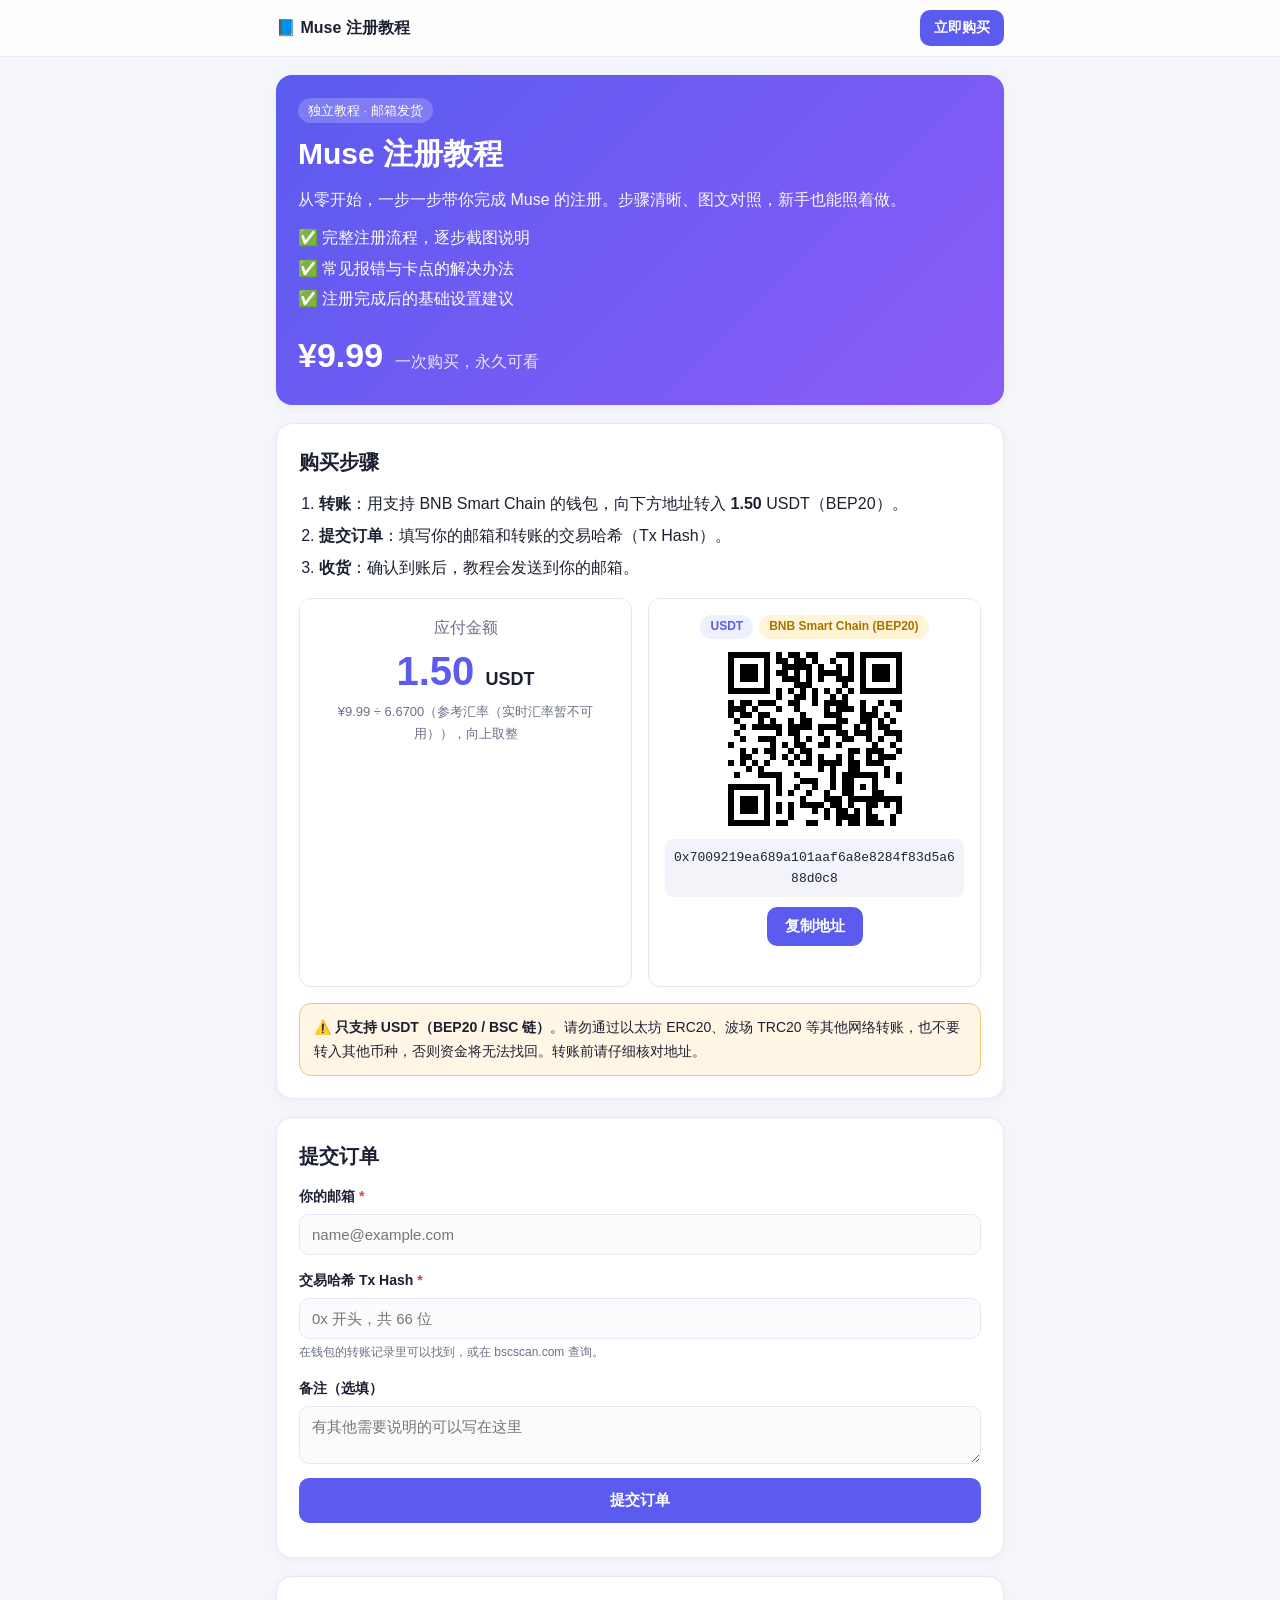
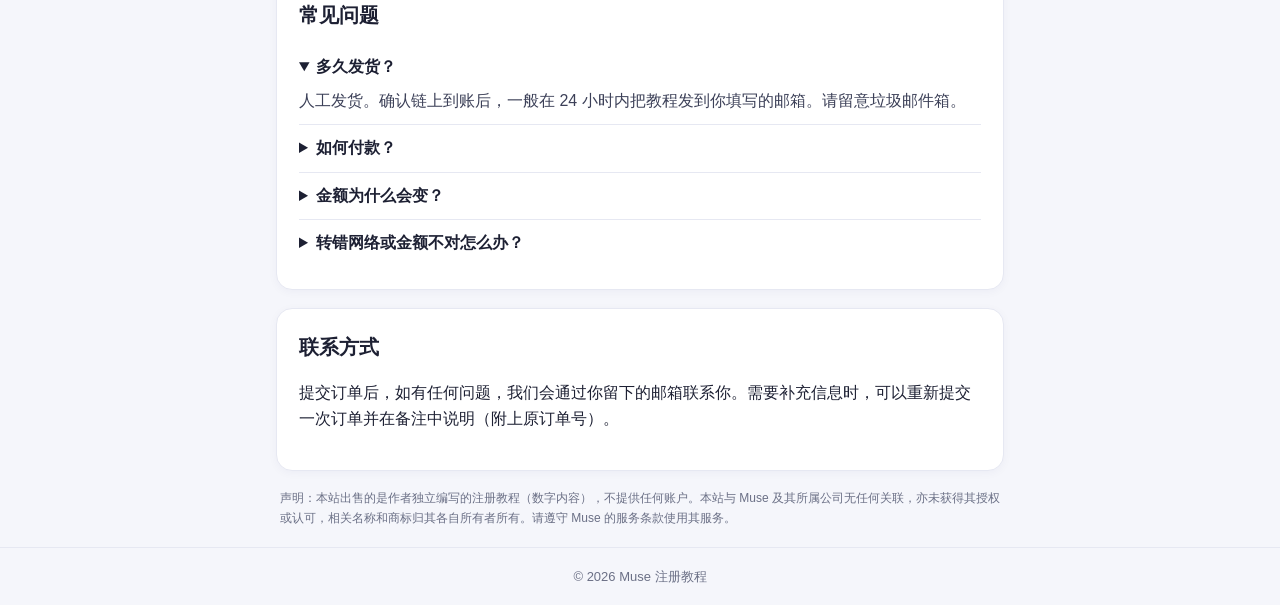
==== index.html @ 9a738187 "店铺上线" ====
<!doctype html>
<html lang="zh-CN">
<head>
<meta charset="utf-8">
<meta name="viewport" content="width=device-width,initial-scale=1">
<title>Muse 注册教程 · ¥9.99</title>
<meta name="description" content="一份图文并茂的 Muse 注册教程，手把手带你完成注册。USDT (BEP20) 付款，邮箱发货。">
<link rel="stylesheet" href="style.css">
<link rel="icon" href="data:image/svg+xml,<svg xmlns='http://www.w3.org/2000/svg' viewBox='0 0 100 100'><text y='.9em' font-size='90'>📘</text></svg>">
</head>
<body>
<header class="top"><div class="wrap"><span class="logo">📘 Muse 注册教程</span><a href="#buy" class="btn small">立即购买</a></div></header>

<main class="wrap">
  <section class="hero card">
    <div class="hero-text">
      <span class="tag">独立教程 · 邮箱发货</span>
      <h1>Muse 注册教程</h1>
      <p class="lead">从零开始，一步一步带你完成 Muse 的注册。步骤清晰、图文对照，新手也能照着做。</p>
      <ul class="points">
        <li>✅ 完整注册流程，逐步截图说明</li>
        <li>✅ 常见报错与卡点的解决办法</li>
        <li>✅ 注册完成后的基础设置建议</li>
      </ul>
      <div class="price-row"><span class="price">¥9.99</span><span class="muted">一次购买，永久可看</span></div>
    </div>
  </section>

  <section id="buy" class="card">
    <h2>购买步骤</h2>
    <ol class="steps">
      <li><b>转账</b>：用支持 BNB Smart Chain 的钱包，向下方地址转入 <b class="amt-inline">…</b> USDT（BEP20）。</li>
      <li><b>提交订单</b>：填写你的邮箱和转账的交易哈希（Tx Hash）。</li>
      <li><b>收货</b>：确认到账后，教程会发送到你的邮箱。</li>
    </ol>

    <div class="pay">
      <div class="amount-box">
        <div class="muted">应付金额</div>
        <div class="amount"><span id="usdt">…</span> <small>USDT</small></div>
        <div class="muted small" id="rateNote">正在获取实时汇率…</div>
      </div>

      <div class="addr-box">
        <div class="net"><span class="chip">USDT</span><span class="chip bsc">BNB Smart Chain (BEP20)</span></div>
        <div id="qr" class="qr" aria-label="收款地址二维码"></div>
        <div class="addr"><code id="addr"></code></div>
        <button id="copyBtn" class="btn">复制地址</button>
        <span id="copyMsg" class="copy-msg" role="status"></span>
      </div>
    </div>

    <div class="warn">
      ⚠️ <b>只支持 USDT（BEP20 / BSC 链）</b>。请勿通过以太坊 ERC20、波场 TRC20 等其他网络转账，也不要转入其他币种，否则资金将无法找回。转账前请仔细核对地址。
    </div>
  </section>

  <section id="order" class="card">
    <h2>提交订单</h2>
    <form id="orderForm" novalidate>
      <label>你的邮箱 <span class="req">*</span>
        <input type="email" id="email" required placeholder="name@example.com" autocomplete="email">
      </label>
      <label>交易哈希 Tx Hash <span class="req">*</span>
        <input type="text" id="tx" required placeholder="0x 开头，共 66 位" autocomplete="off" spellcheck="false">
        <span class="hint">在钱包的转账记录里可以找到，或在 bscscan.com 查询。</span>
      </label>
      <label>备注（选填）
        <textarea id="note" rows="2" maxlength="300" placeholder="有其他需要说明的可以写在这里"></textarea>
      </label>
      <button type="submit" id="submitBtn" class="btn wide">提交订单</button>
      <div id="formMsg" class="form-msg" role="status"></div>
    </form>
  </section>

  <section class="card faq">
    <h2>常见问题</h2>
    <details open><summary>多久发货？</summary><p>人工发货。确认链上到账后，一般在 24 小时内把教程发到你填写的邮箱。请留意垃圾邮件箱。</p></details>
    <details><summary>如何付款？</summary><p>使用任意支持 BNB Smart Chain 的钱包或交易所提币，选择 <b>BSC / BEP20</b> 网络，向上方地址转入页面显示的 USDT 数量，然后回到本页提交邮箱和交易哈希。</p></details>
    <details><summary>金额为什么会变？</summary><p>售价固定为 ¥9.99，USDT 数量按实时汇率换算并向上取整到 0.01。请以页面显示的数量为准。</p></details>
    <details><summary>转错网络或金额不对怎么办？</summary><p>非 BEP20 网络的转账无法到账，请务必核对网络。金额不足的订单不会发货，可在备注里说明后补差额。</p></details>
  </section>

  <section class="card contact">
    <h2>联系方式</h2>
    <p>提交订单后，如有任何问题，我们会通过你留下的邮箱联系你。需要补充信息时，可以重新提交一次订单并在备注中说明（附上原订单号）。</p>
  </section>

  <p class="disclaimer">声明：本站出售的是作者独立编写的注册教程（数字内容），不提供任何账户。本站与 Muse 及其所属公司无任何关联，亦未获得其授权或认可，相关名称和商标归其各自所有者所有。请遵守 Muse 的服务条款使用其服务。</p>
</main>

<footer class="foot"><div class="wrap">© <span id="yr"></span> Muse 注册教程</div></footer>

<script src="qrcode.js"></script>
<script src="config.js"></script>
<script src="app.js"></script>
</body>
</html>
---- style.css ----
:root{--bg:#f5f6fb;--card:#fff;--ink:#1d2033;--muted:#6b7086;--brand:#5b5bf0;--brand2:#8a5cf6;--line:#e6e8f2;--warn:#fff6e5;--warnline:#f3c66b;--ok:#13a36e;--err:#d64545}
*{box-sizing:border-box}
body{margin:0;font-family:-apple-system,BlinkMacSystemFont,"PingFang SC","Hiragino Sans GB","Microsoft YaHei","Noto Sans SC",sans-serif;background:var(--bg);color:var(--ink);line-height:1.65}
.wrap{max-width:760px;margin:0 auto;padding:0 16px}
.top{position:sticky;top:0;background:rgba(255,255,255,.9);backdrop-filter:blur(8px);border-bottom:1px solid var(--line);z-index:5}
.top .wrap{display:flex;align-items:center;justify-content:space-between;height:56px}
.logo{font-weight:700}
.card{background:var(--card);border:1px solid var(--line);border-radius:16px;padding:22px;margin:18px 0;box-shadow:0 2px 10px rgba(30,35,90,.04)}
.hero{background:linear-gradient(135deg,#5b5bf0 0%,#8a5cf6 100%);color:#fff;border:none}
.hero h1{margin:6px 0 8px;font-size:30px}
.hero .lead{opacity:.95;margin:0 0 12px}
.tag{display:inline-block;background:rgba(255,255,255,.2);padding:2px 10px;border-radius:99px;font-size:13px}
.points{list-style:none;padding:0;margin:0 0 14px}
.points li{margin:4px 0}
.price-row{display:flex;align-items:baseline;gap:12px;flex-wrap:wrap}
.price{font-size:34px;font-weight:800}
.hero .muted{color:rgba(255,255,255,.85)}
h2{font-size:20px;margin:0 0 12px}
.muted{color:var(--muted)}.small{font-size:13px}
.steps{padding-left:20px;margin:0 0 16px}.steps li{margin:6px 0}
.pay{display:grid;grid-template-columns:1fr 1fr;gap:16px}
@media(max-width:620px){.pay{grid-template-columns:1fr}.hero h1{font-size:26px}}
.amount-box,.addr-box{border:1px solid var(--line);border-radius:12px;padding:16px;text-align:center}
.amount{font-size:40px;font-weight:800;color:var(--brand);line-height:1.2;margin:6px 0}
.amount small{font-size:18px;color:var(--ink)}
.net{display:flex;gap:6px;justify-content:center;flex-wrap:wrap;margin-bottom:10px}
.chip{background:#eef0ff;color:var(--brand);border-radius:99px;padding:2px 10px;font-size:12px;font-weight:600}
.chip.bsc{background:#fff4d6;color:#a87400}
.qr{display:flex;justify-content:center;margin:6px 0 10px}
.qr img,.qr svg{width:180px;height:180px;image-rendering:pixelated}
.addr code{display:block;word-break:break-all;background:#f3f4fa;border-radius:8px;padding:8px;font-size:13px;margin-bottom:10px}
.btn{display:inline-block;background:var(--brand);color:#fff;border:none;border-radius:10px;padding:10px 18px;font-size:15px;font-weight:600;cursor:pointer;text-decoration:none}
.btn:hover{filter:brightness(1.08)}.btn:disabled{opacity:.6;cursor:not-allowed}
.btn.small{padding:6px 14px;font-size:14px}.btn.wide{width:100%;padding:13px}
.copy-msg{display:block;font-size:13px;color:var(--ok);min-height:18px;margin-top:6px}
.warn{margin-top:16px;background:var(--warn);border:1px solid var(--warnline);border-radius:12px;padding:12px 14px;font-size:14px}
form label{display:block;margin-bottom:14px;font-weight:600;font-size:14px}
input,textarea{display:block;width:100%;margin-top:6px;padding:11px 12px;border:1px solid var(--line);border-radius:10px;font-size:15px;font-family:inherit;background:#fbfbfe}
input:focus,textarea:focus{outline:none;border-color:var(--brand);box-shadow:0 0 0 3px rgba(91,91,240,.15)}
.req{color:var(--err)}.hint{display:block;font-weight:400;color:var(--muted);font-size:12px;margin-top:4px}
.form-msg{margin-top:12px;font-size:14px}
.form-msg.ok{background:#e9f8f1;border:1px solid #a8e2c8;color:#0d6b48;border-radius:10px;padding:12px}
.form-msg.err{background:#fdeeee;border:1px solid #f1b9b9;color:#9b2c2c;border-radius:10px;padding:12px}
.faq details{border-top:1px solid var(--line);padding:10px 0}
.faq details:first-of-type{border-top:none}
.faq summary{cursor:pointer;font-weight:600}
.faq p{margin:8px 0 0;color:#3c4058}
.disclaimer{font-size:12px;color:var(--muted);margin:18px 4px}
.foot{border-top:1px solid var(--line);padding:18px 0;color:var(--muted);font-size:13px;text-align:center}
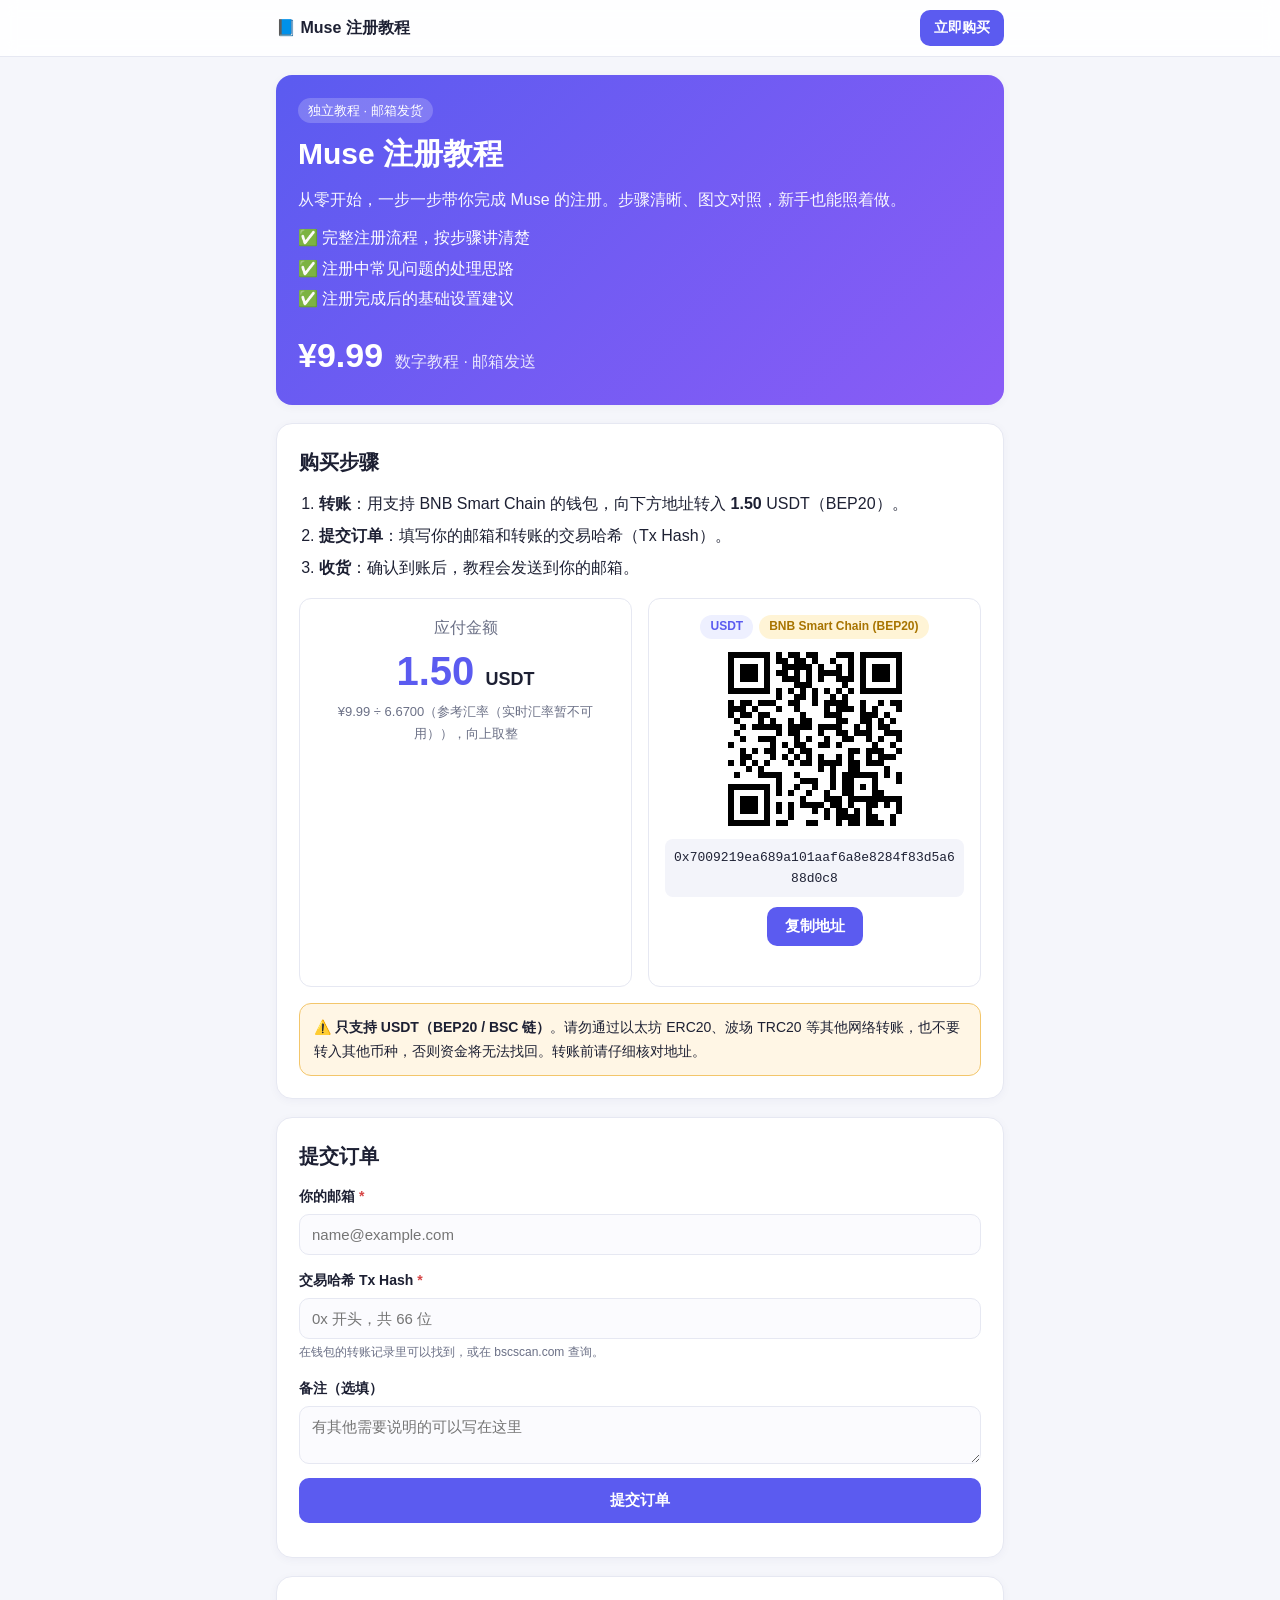
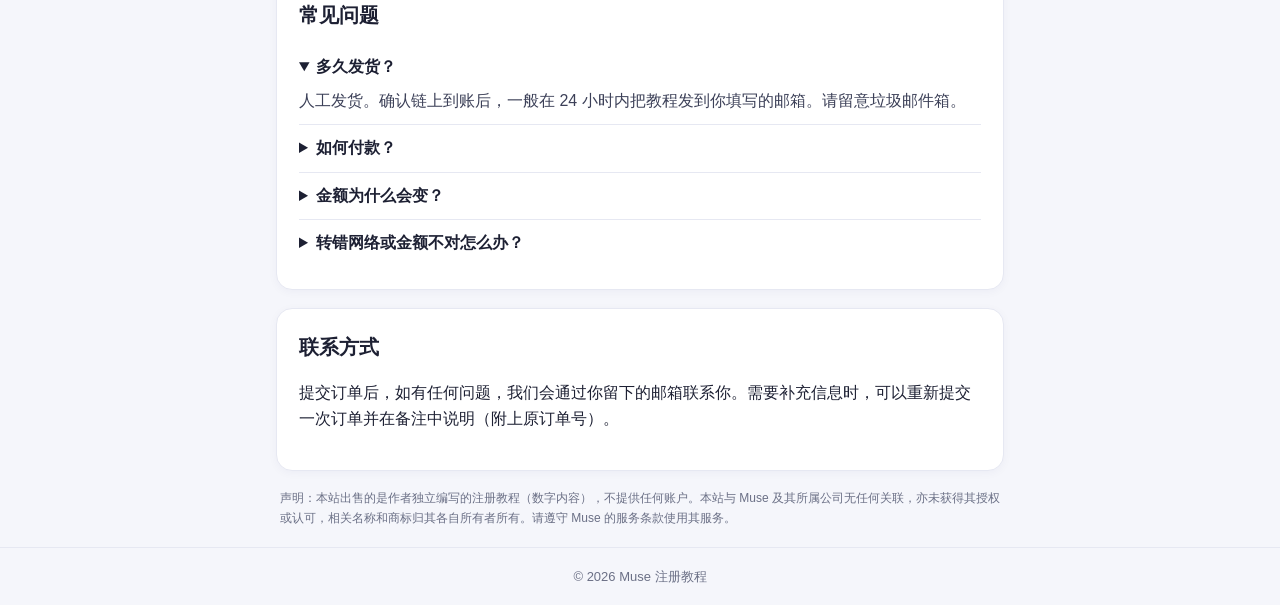
==== commit d6168164: "文案微调" ====
--- a/index.html
+++ b/index.html
@@ -18,11 +18,11 @@
       <h1>Muse 注册教程</h1>
       <p class="lead">从零开始，一步一步带你完成 Muse 的注册。步骤清晰、图文对照，新手也能照着做。</p>
       <ul class="points">
-        <li>✅ 完整注册流程，逐步截图说明</li>
-        <li>✅ 常见报错与卡点的解决办法</li>
+        <li>✅ 完整注册流程，按步骤讲清楚</li>
+        <li>✅ 注册中常见问题的处理思路</li>
         <li>✅ 注册完成后的基础设置建议</li>
       </ul>
-      <div class="price-row"><span class="price">¥9.99</span><span class="muted">一次购买，永久可看</span></div>
+      <div class="price-row"><span class="price">¥9.99</span><span class="muted">数字教程 · 邮箱发送</span></div>
     </div>
   </section>
 
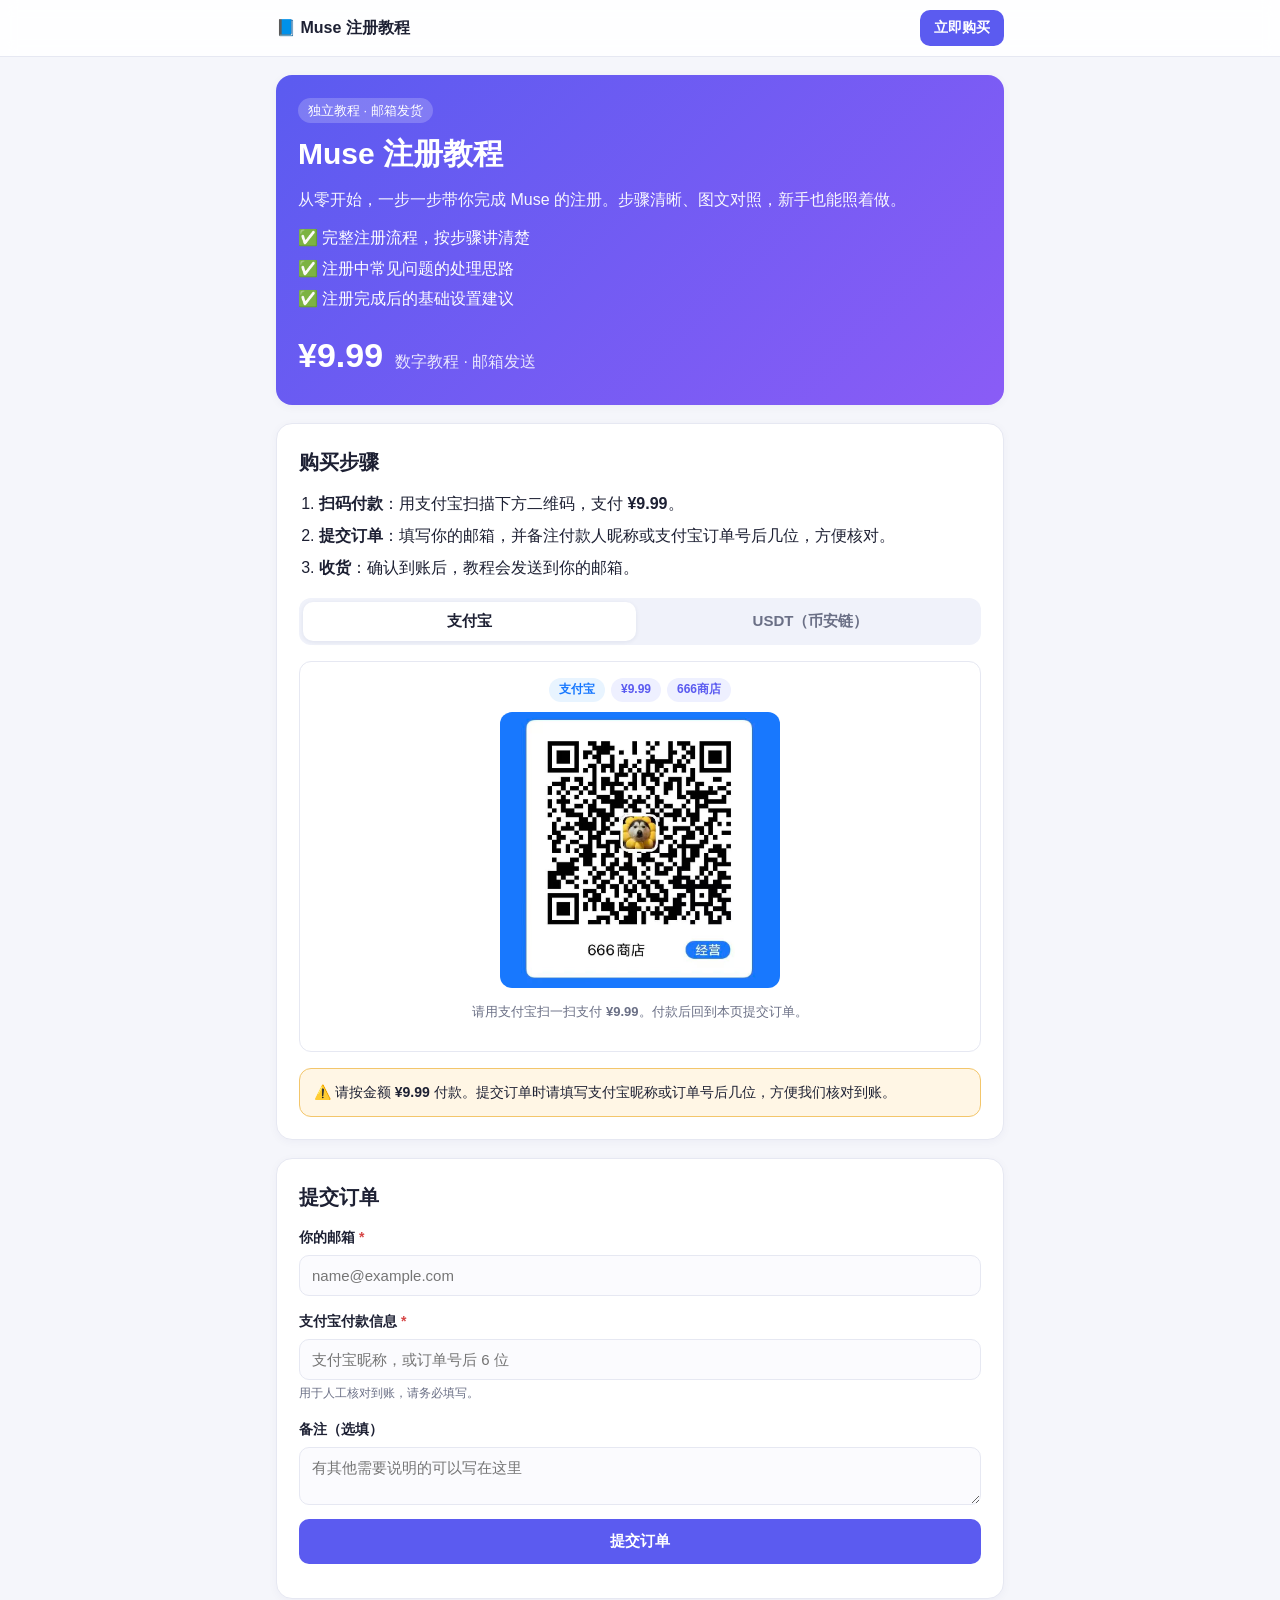
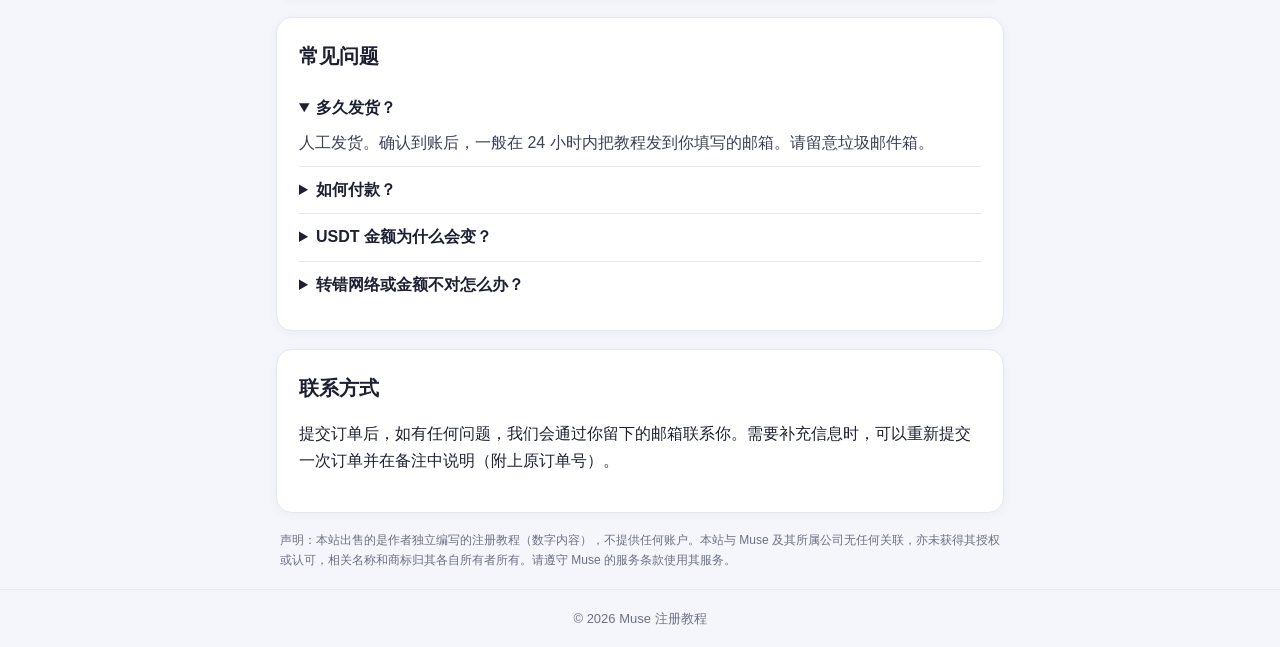
==== commit db086dce: "Add Alipay QR payment option" ====
--- a/index.html
+++ b/index.html
@@ -4,7 +4,7 @@
 <meta charset="utf-8">
 <meta name="viewport" content="width=device-width,initial-scale=1">
 <title>Muse 注册教程 · ¥9.99</title>
-<meta name="description" content="一份图文并茂的 Muse 注册教程，手把手带你完成注册。USDT (BEP20) 付款，邮箱发货。">
+<meta name="description" content="一份图文并茂的 Muse 注册教程，手把手带你完成注册。支持支付宝与 USDT (BEP20) 付款，邮箱发货。">
 <link rel="stylesheet" href="style.css">
 <link rel="icon" href="data:image/svg+xml,<svg xmlns='http://www.w3.org/2000/svg' viewBox='0 0 100 100'><text y='.9em' font-size='90'>📘</text></svg>">
 </head>
@@ -28,30 +28,51 @@
 
   <section id="buy" class="card">
     <h2>购买步骤</h2>
-    <ol class="steps">
+    <ol class="steps" id="stepsUsdt">
       <li><b>转账</b>：用支持 BNB Smart Chain 的钱包，向下方地址转入 <b class="amt-inline">…</b> USDT（BEP20）。</li>
       <li><b>提交订单</b>：填写你的邮箱和转账的交易哈希（Tx Hash）。</li>
       <li><b>收货</b>：确认到账后，教程会发送到你的邮箱。</li>
     </ol>
+    <ol class="steps hidden" id="stepsAlipay">
+      <li><b>扫码付款</b>：用支付宝扫描下方二维码，支付 <b>¥9.99</b>。</li>
+      <li><b>提交订单</b>：填写你的邮箱，并备注付款人昵称或支付宝订单号后几位，方便核对。</li>
+      <li><b>收货</b>：确认到账后，教程会发送到你的邮箱。</li>
+    </ol>
 
-    <div class="pay">
-      <div class="amount-box">
-        <div class="muted">应付金额</div>
-        <div class="amount"><span id="usdt">…</span> <small>USDT</small></div>
-        <div class="muted small" id="rateNote">正在获取实时汇率…</div>
+    <div class="method-tabs" role="tablist" aria-label="支付方式">
+      <button type="button" class="method active" data-method="alipay" role="tab" aria-selected="true">支付宝</button>
+      <button type="button" class="method" data-method="usdt" role="tab" aria-selected="false">USDT（币安链）</button>
+    </div>
+
+    <div id="payAlipay" class="pay-panel">
+      <div class="alipay-box">
+        <div class="net"><span class="chip alipay">支付宝</span><span class="chip">¥9.99</span><span class="chip">666商店</span></div>
+        <img class="alipay-qr" src="assets/alipay-qr.jpg" alt="支付宝收款二维码 · 666商店" width="320" height="315">
+        <p class="muted small">请用支付宝扫一扫支付 <b>¥9.99</b>。付款后回到本页提交订单。</p>
       </div>
-
-      <div class="addr-box">
-        <div class="net"><span class="chip">USDT</span><span class="chip bsc">BNB Smart Chain (BEP20)</span></div>
-        <div id="qr" class="qr" aria-label="收款地址二维码"></div>
-        <div class="addr"><code id="addr"></code></div>
-        <button id="copyBtn" class="btn">复制地址</button>
-        <span id="copyMsg" class="copy-msg" role="status"></span>
+      <div class="warn">
+        ⚠️ 请按金额 <b>¥9.99</b> 付款。提交订单时请填写支付宝昵称或订单号后几位，方便我们核对到账。
       </div>
     </div>
 
-    <div class="warn">
-      ⚠️ <b>只支持 USDT（BEP20 / BSC 链）</b>。请勿通过以太坊 ERC20、波场 TRC20 等其他网络转账，也不要转入其他币种，否则资金将无法找回。转账前请仔细核对地址。
+    <div id="payUsdt" class="pay-panel hidden">
+      <div class="pay">
+        <div class="amount-box">
+          <div class="muted">应付金额</div>
+          <div class="amount"><span id="usdt">…</span> <small>USDT</small></div>
+          <div class="muted small" id="rateNote">正在获取实时汇率…</div>
+        </div>
+        <div class="addr-box">
+          <div class="net"><span class="chip">USDT</span><span class="chip bsc">BNB Smart Chain (BEP20)</span></div>
+          <div id="qr" class="qr" aria-label="收款地址二维码"></div>
+          <div class="addr"><code id="addr"></code></div>
+          <button id="copyBtn" class="btn">复制地址</button>
+          <span id="copyMsg" class="copy-msg" role="status"></span>
+        </div>
+      </div>
+      <div class="warn">
+        ⚠️ <b>只支持 USDT（BEP20 / BSC 链）</b>。请勿通过以太坊 ERC20、波场 TRC20 等其他网络转账，也不要转入其他币种，否则资金将无法找回。转账前请仔细核对地址。
+      </div>
     </div>
   </section>
 
@@ -61,9 +82,13 @@
       <label>你的邮箱 <span class="req">*</span>
         <input type="email" id="email" required placeholder="name@example.com" autocomplete="email">
       </label>
-      <label>交易哈希 Tx Hash <span class="req">*</span>
+      <label id="txLabel">交易哈希 Tx Hash <span class="req">*</span>
         <input type="text" id="tx" required placeholder="0x 开头，共 66 位" autocomplete="off" spellcheck="false">
         <span class="hint">在钱包的转账记录里可以找到，或在 bscscan.com 查询。</span>
+      </label>
+      <label id="alipayNoteLabel" class="hidden">支付宝付款信息 <span class="req">*</span>
+        <input type="text" id="alipayInfo" placeholder="支付宝昵称，或订单号后 6 位" autocomplete="off" maxlength="80">
+        <span class="hint">用于人工核对到账，请务必填写。</span>
       </label>
       <label>备注（选填）
         <textarea id="note" rows="2" maxlength="300" placeholder="有其他需要说明的可以写在这里"></textarea>
@@ -75,10 +100,10 @@
 
   <section class="card faq">
     <h2>常见问题</h2>
-    <details open><summary>多久发货？</summary><p>人工发货。确认链上到账后，一般在 24 小时内把教程发到你填写的邮箱。请留意垃圾邮件箱。</p></details>
-    <details><summary>如何付款？</summary><p>使用任意支持 BNB Smart Chain 的钱包或交易所提币，选择 <b>BSC / BEP20</b> 网络，向上方地址转入页面显示的 USDT 数量，然后回到本页提交邮箱和交易哈希。</p></details>
-    <details><summary>金额为什么会变？</summary><p>售价固定为 ¥9.99，USDT 数量按实时汇率换算并向上取整到 0.01。请以页面显示的数量为准。</p></details>
-    <details><summary>转错网络或金额不对怎么办？</summary><p>非 BEP20 网络的转账无法到账，请务必核对网络。金额不足的订单不会发货，可在备注里说明后补差额。</p></details>
+    <details open><summary>多久发货？</summary><p>人工发货。确认到账后，一般在 24 小时内把教程发到你填写的邮箱。请留意垃圾邮件箱。</p></details>
+    <details><summary>如何付款？</summary><p>可选支付宝扫码支付 ¥9.99，或使用支持 BNB Smart Chain 的钱包转 USDT（BSC / BEP20）。付款后回到本页提交订单。</p></details>
+    <details><summary>USDT 金额为什么会变？</summary><p>售价固定为 ¥9.99，USDT 数量按实时汇率换算并向上取整到 0.01。请以页面显示的数量为准。</p></details>
+    <details><summary>转错网络或金额不对怎么办？</summary><p>非 BEP20 网络的 USDT 转账无法到账，请务必核对网络。金额不足的订单不会发货，可在备注里说明后补差额。支付宝请按 ¥9.99 付款。</p></details>
   </section>
 
   <section class="card contact">
--- a/style.css
+++ b/style.css
@@ -47,3 +47,11 @@
 .faq p{margin:8px 0 0;color:#3c4058}
 .disclaimer{font-size:12px;color:var(--muted);margin:18px 4px}
 .foot{border-top:1px solid var(--line);padding:18px 0;color:var(--muted);font-size:13px;text-align:center}
+
+.hidden{display:none!important}
+.method-tabs{display:flex;gap:8px;margin:0 0 16px;background:#f0f2fa;border-radius:12px;padding:4px}
+.method{flex:1;border:none;background:transparent;border-radius:10px;padding:10px 12px;font-size:15px;font-weight:700;color:var(--muted);cursor:pointer;font-family:inherit}
+.method.active{background:#fff;color:var(--ink);box-shadow:0 1px 4px rgba(30,35,90,.08)}
+.chip.alipay{background:#e8f4ff;color:#1677ff}
+.alipay-box{border:1px solid var(--line);border-radius:12px;padding:16px;text-align:center}
+.alipay-qr{width:min(280px,86vw);height:auto;border-radius:12px;display:block;margin:8px auto 10px;background:#fff}
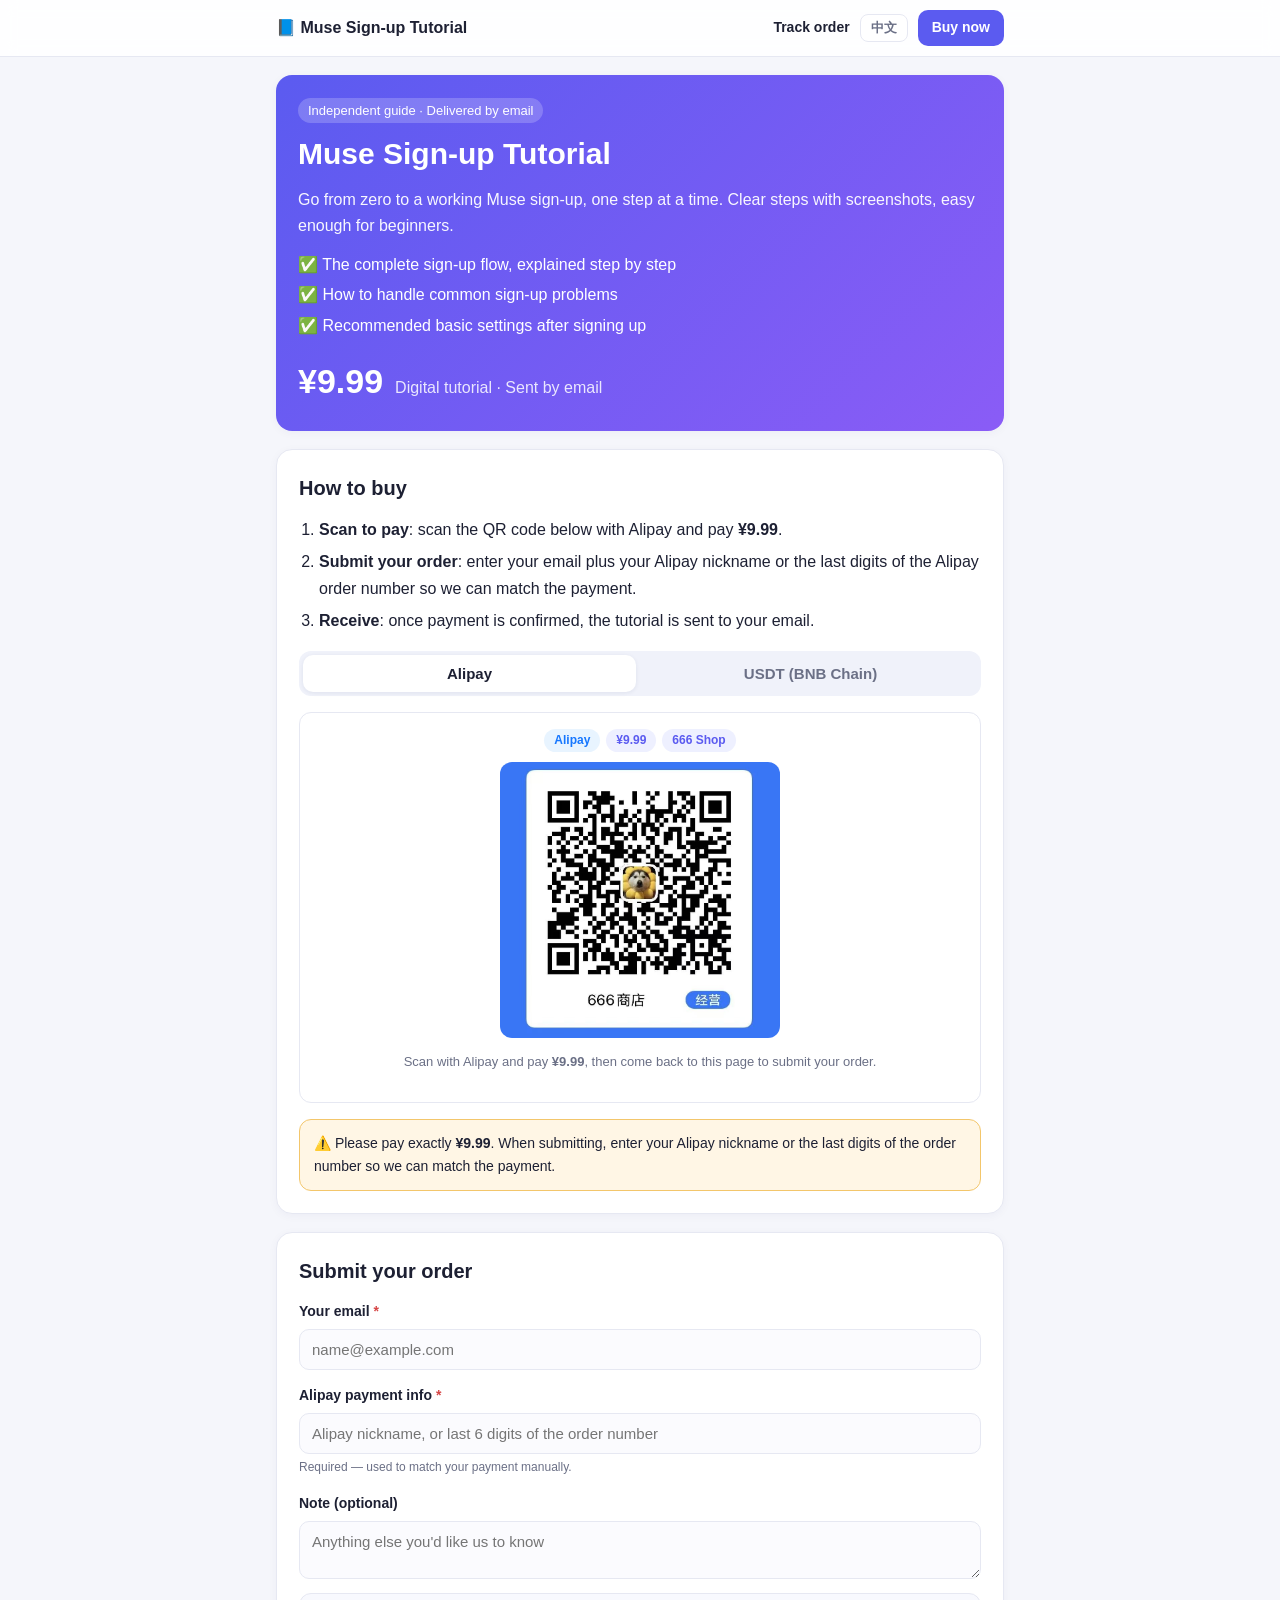
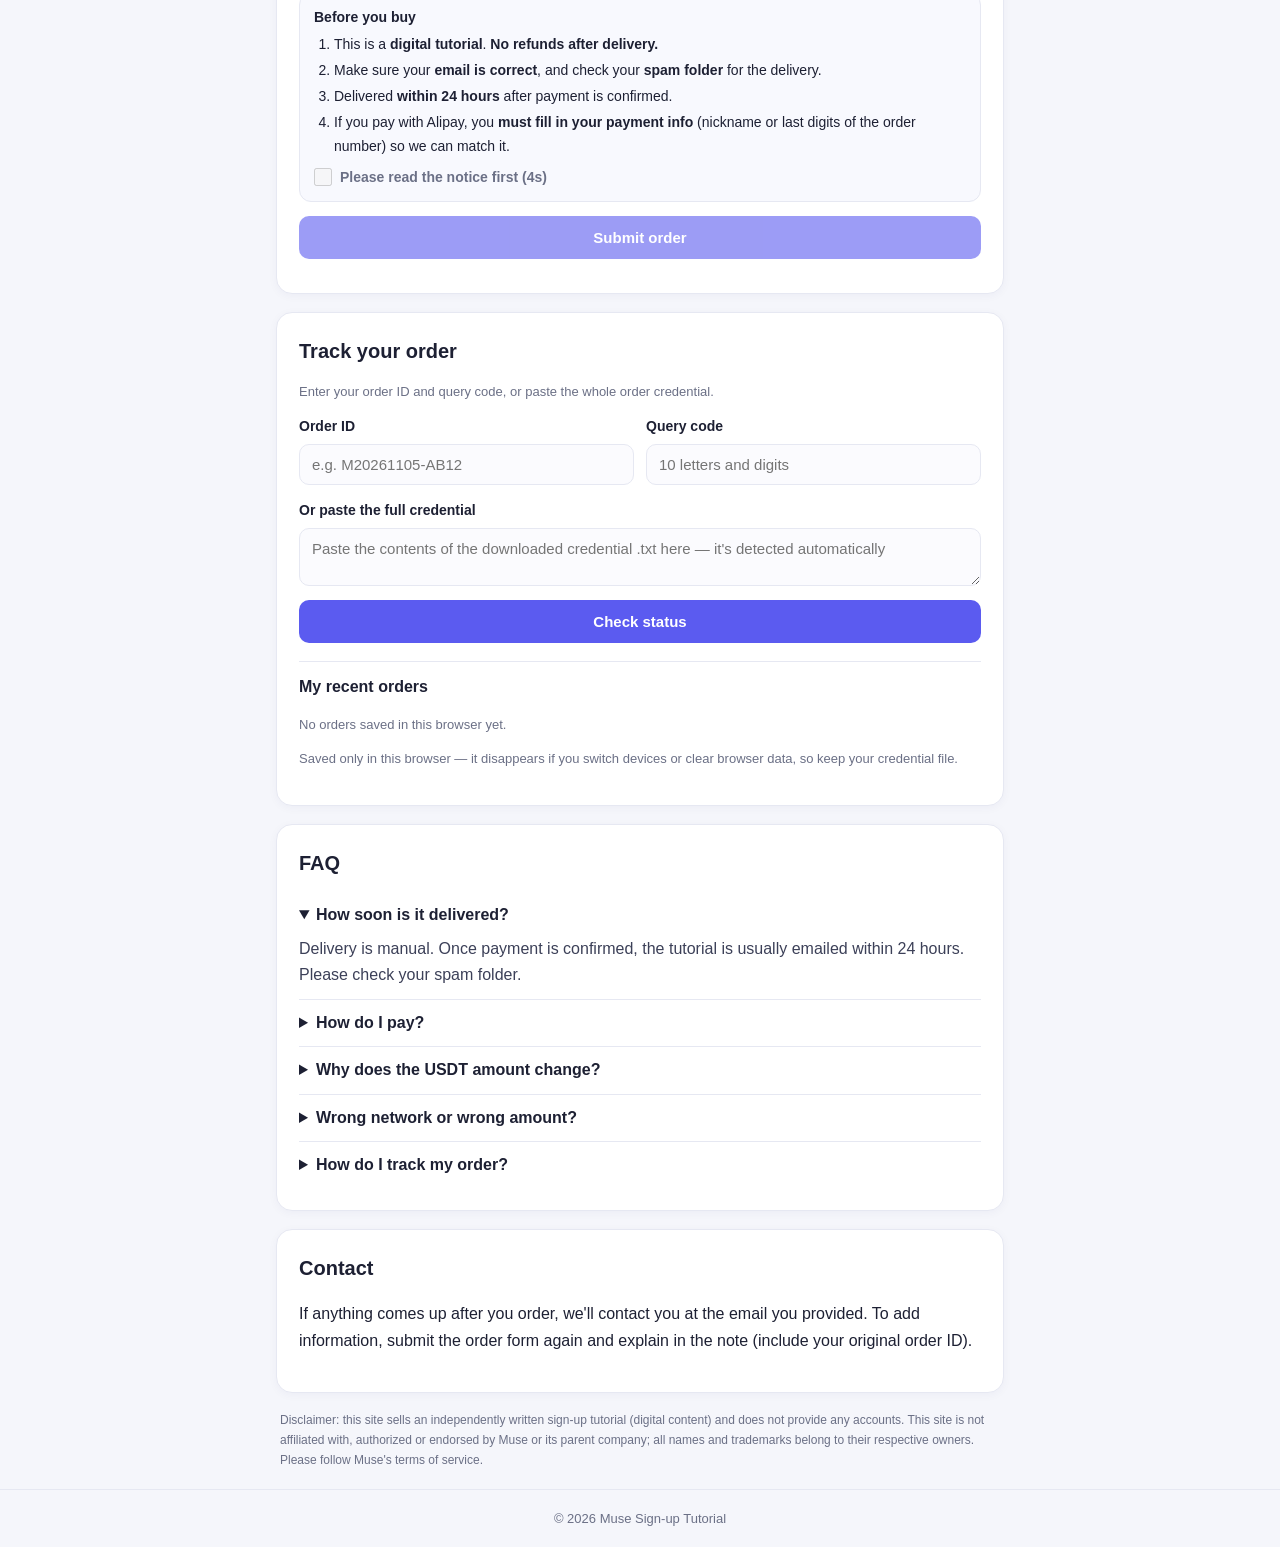
==== commit d37767eb: "订单查询、订单凭证、购买须知、下单确认、中英文切换" ====
--- a/index.html
+++ b/index.html
@@ -9,115 +9,170 @@
 <link rel="icon" href="data:image/svg+xml,<svg xmlns='http://www.w3.org/2000/svg' viewBox='0 0 100 100'><text y='.9em' font-size='90'>📘</text></svg>">
 </head>
 <body>
-<header class="top"><div class="wrap"><span class="logo">📘 Muse 注册教程</span><a href="#buy" class="btn small">立即购买</a></div></header>
+<header class="top"><div class="wrap">
+  <span class="logo" data-i18n="logo">📘 Muse 注册教程</span>
+  <nav class="nav">
+    <a href="#lookup" class="navlink" data-i18n="nav.lookup">查询订单</a>
+    <button type="button" id="langBtn" class="lang-btn" data-i18n="nav.lang" data-i18n-title="nav.langTitle">EN</button>
+    <a href="#buy" class="btn small" data-i18n="nav.buy">立即购买</a>
+  </nav>
+</div></header>
 
 <main class="wrap">
   <section class="hero card">
     <div class="hero-text">
-      <span class="tag">独立教程 · 邮箱发货</span>
-      <h1>Muse 注册教程</h1>
-      <p class="lead">从零开始，一步一步带你完成 Muse 的注册。步骤清晰、图文对照，新手也能照着做。</p>
+      <span class="tag" data-i18n="hero.tag">独立教程 · 邮箱发货</span>
+      <h1 data-i18n="hero.title">Muse 注册教程</h1>
+      <p class="lead" data-i18n="hero.lead">从零开始，一步一步带你完成 Muse 的注册。步骤清晰、图文对照，新手也能照着做。</p>
       <ul class="points">
-        <li>✅ 完整注册流程，按步骤讲清楚</li>
-        <li>✅ 注册中常见问题的处理思路</li>
-        <li>✅ 注册完成后的基础设置建议</li>
+        <li data-i18n="hero.p1">✅ 完整注册流程，按步骤讲清楚</li>
+        <li data-i18n="hero.p2">✅ 注册中常见问题的处理思路</li>
+        <li data-i18n="hero.p3">✅ 注册完成后的基础设置建议</li>
       </ul>
-      <div class="price-row"><span class="price">¥9.99</span><span class="muted">数字教程 · 邮箱发送</span></div>
+      <div class="price-row"><span class="price">¥9.99</span><span class="muted" data-i18n="hero.priceNote">数字教程 · 邮箱发送</span></div>
     </div>
   </section>
 
   <section id="buy" class="card">
-    <h2>购买步骤</h2>
+    <h2 data-i18n="buy.title">购买步骤</h2>
     <ol class="steps" id="stepsUsdt">
-      <li><b>转账</b>：用支持 BNB Smart Chain 的钱包，向下方地址转入 <b class="amt-inline">…</b> USDT（BEP20）。</li>
-      <li><b>提交订单</b>：填写你的邮箱和转账的交易哈希（Tx Hash）。</li>
-      <li><b>收货</b>：确认到账后，教程会发送到你的邮箱。</li>
+      <li data-i18n-html="usdt.s1"><b>转账</b>：用支持 BNB Smart Chain 的钱包，向下方地址转入 <b class="amt-inline">…</b> USDT（BEP20）。</li>
+      <li data-i18n-html="usdt.s2"><b>提交订单</b>：填写你的邮箱和转账的交易哈希（Tx Hash）。</li>
+      <li data-i18n-html="usdt.s3"><b>收货</b>：确认到账后，教程会发送到你的邮箱。</li>
     </ol>
     <ol class="steps hidden" id="stepsAlipay">
-      <li><b>扫码付款</b>：用支付宝扫描下方二维码，支付 <b>¥9.99</b>。</li>
-      <li><b>提交订单</b>：填写你的邮箱，并备注付款人昵称或支付宝订单号后几位，方便核对。</li>
-      <li><b>收货</b>：确认到账后，教程会发送到你的邮箱。</li>
+      <li data-i18n-html="ali.s1"><b>扫码付款</b>：用支付宝扫描下方二维码，支付 <b>¥9.99</b>。</li>
+      <li data-i18n-html="ali.s2"><b>提交订单</b>：填写你的邮箱，并备注付款人昵称或支付宝订单号后几位，方便核对。</li>
+      <li data-i18n-html="ali.s3"><b>收货</b>：确认到账后，教程会发送到你的邮箱。</li>
     </ol>
 
-    <div class="method-tabs" role="tablist" aria-label="支付方式">
-      <button type="button" class="method active" data-method="alipay" role="tab" aria-selected="true">支付宝</button>
-      <button type="button" class="method" data-method="usdt" role="tab" aria-selected="false">USDT（币安链）</button>
+    <div class="method-tabs" role="tablist" aria-label="支付方式" data-i18n-aria="tabs.label">
+      <button type="button" class="method active" data-method="alipay" role="tab" aria-selected="true" data-i18n="tab.alipay">支付宝</button>
+      <button type="button" class="method" data-method="usdt" role="tab" aria-selected="false" data-i18n="tab.usdt">USDT（币安链）</button>
     </div>
 
     <div id="payAlipay" class="pay-panel">
       <div class="alipay-box">
-        <div class="net"><span class="chip alipay">支付宝</span><span class="chip">¥9.99</span><span class="chip">666商店</span></div>
-        <img class="alipay-qr" src="assets/alipay-qr.jpg" alt="支付宝收款二维码 · 666商店" width="320" height="315">
-        <p class="muted small">请用支付宝扫一扫支付 <b>¥9.99</b>。付款后回到本页提交订单。</p>
+        <div class="net"><span class="chip alipay" data-i18n="chip.alipay">支付宝</span><span class="chip">¥9.99</span><span class="chip" data-i18n="chip.shop">666商店</span></div>
+        <img class="alipay-qr" src="assets/alipay-qr.jpg" alt="支付宝收款二维码 · 666商店" data-i18n-alt="ali.qrAlt" width="320" height="315">
+        <p class="muted small" data-i18n-html="ali.hint">请用支付宝扫一扫支付 <b>¥9.99</b>。付款后回到本页提交订单。</p>
       </div>
-      <div class="warn">
-        ⚠️ 请按金额 <b>¥9.99</b> 付款。提交订单时请填写支付宝昵称或订单号后几位，方便我们核对到账。
-      </div>
+      <div class="warn" data-i18n-html="ali.warn">⚠️ 请按金额 <b>¥9.99</b> 付款。提交订单时请填写支付宝昵称或订单号后几位，方便我们核对到账。</div>
     </div>
 
     <div id="payUsdt" class="pay-panel hidden">
       <div class="pay">
         <div class="amount-box">
-          <div class="muted">应付金额</div>
+          <div class="muted" data-i18n="usdt.due">应付金额</div>
           <div class="amount"><span id="usdt">…</span> <small>USDT</small></div>
-          <div class="muted small" id="rateNote">正在获取实时汇率…</div>
+          <div class="muted small" id="rateNote" data-i18n="usdt.rateLoading">正在获取实时汇率…</div>
         </div>
         <div class="addr-box">
           <div class="net"><span class="chip">USDT</span><span class="chip bsc">BNB Smart Chain (BEP20)</span></div>
-          <div id="qr" class="qr" aria-label="收款地址二维码"></div>
+          <div id="qr" class="qr" aria-label="收款地址二维码" data-i18n-aria="usdt.qrLabel"></div>
           <div class="addr"><code id="addr"></code></div>
-          <button id="copyBtn" class="btn">复制地址</button>
+          <button id="copyBtn" class="btn" data-i18n="usdt.copy">复制地址</button>
           <span id="copyMsg" class="copy-msg" role="status"></span>
         </div>
       </div>
-      <div class="warn">
-        ⚠️ <b>只支持 USDT（BEP20 / BSC 链）</b>。请勿通过以太坊 ERC20、波场 TRC20 等其他网络转账，也不要转入其他币种，否则资金将无法找回。转账前请仔细核对地址。
-      </div>
+      <div class="warn" data-i18n-html="usdt.warn">⚠️ <b>只支持 USDT（BEP20 / BSC 链）</b>。请勿通过以太坊 ERC20、波场 TRC20 等其他网络转账，也不要转入其他币种，否则资金将无法找回。转账前请仔细核对地址。</div>
     </div>
   </section>
 
   <section id="order" class="card">
-    <h2>提交订单</h2>
+    <h2 data-i18n="order.title">提交订单</h2>
     <form id="orderForm" novalidate>
-      <label>你的邮箱 <span class="req">*</span>
-        <input type="email" id="email" required placeholder="name@example.com" autocomplete="email">
+      <label><span data-i18n="f.email">你的邮箱</span> <span class="req">*</span>
+        <input type="email" id="email" required placeholder="name@example.com" data-i18n-ph="f.emailPh" autocomplete="email">
       </label>
-      <label id="txLabel">交易哈希 Tx Hash <span class="req">*</span>
-        <input type="text" id="tx" required placeholder="0x 开头，共 66 位" autocomplete="off" spellcheck="false">
-        <span class="hint">在钱包的转账记录里可以找到，或在 bscscan.com 查询。</span>
+      <label id="txLabel"><span data-i18n="f.tx">交易哈希 Tx Hash</span> <span class="req">*</span>
+        <input type="text" id="tx" required placeholder="0x 开头，共 66 位" data-i18n-ph="f.txPh" autocomplete="off" spellcheck="false">
+        <span class="hint" data-i18n="f.txHint">在钱包的转账记录里可以找到，或在 bscscan.com 查询。</span>
       </label>
-      <label id="alipayNoteLabel" class="hidden">支付宝付款信息 <span class="req">*</span>
-        <input type="text" id="alipayInfo" placeholder="支付宝昵称，或订单号后 6 位" autocomplete="off" maxlength="80">
-        <span class="hint">用于人工核对到账，请务必填写。</span>
+      <label id="alipayNoteLabel" class="hidden"><span data-i18n="f.ali">支付宝付款信息</span> <span class="req">*</span>
+        <input type="text" id="alipayInfo" placeholder="支付宝昵称，或订单号后 6 位" data-i18n-ph="f.aliPh" autocomplete="off" maxlength="80">
+        <span class="hint" data-i18n="f.aliHint">用于人工核对到账，请务必填写。</span>
       </label>
-      <label>备注（选填）
-        <textarea id="note" rows="2" maxlength="300" placeholder="有其他需要说明的可以写在这里"></textarea>
+      <label><span data-i18n="f.note">备注（选填）</span>
+        <textarea id="note" rows="2" maxlength="300" placeholder="有其他需要说明的可以写在这里" data-i18n-ph="f.notePh"></textarea>
       </label>
-      <button type="submit" id="submitBtn" class="btn wide">提交订单</button>
+
+      <div class="notice" id="notice">
+        <div class="notice-title" data-i18n="notice.title">购买须知</div>
+        <ol>
+          <li data-i18n-html="notice.1">本商品为<b>虚拟教程</b>（数字内容），<b>发货后不退款</b>。</li>
+          <li data-i18n-html="notice.2">请<b>正确填写邮箱</b>，收货时记得检查<b>垃圾邮件</b>箱。</li>
+          <li data-i18n-html="notice.3">确认到账后 <b>24 小时内</b>发货。</li>
+          <li data-i18n-html="notice.4">使用支付宝付款时，<b>必须填写付款信息</b>（昵称或订单号后几位），以便核对到账。</li>
+        </ol>
+        <label class="agree" id="agreeLabel"><input type="checkbox" id="agree" disabled> <span id="agreeText">请先阅读购买须知（5 秒）</span></label>
+      </div>
+
+      <button type="submit" id="submitBtn" class="btn wide" disabled data-i18n="f.submit">提交订单</button>
       <div id="formMsg" class="form-msg" role="status"></div>
     </form>
   </section>
 
+  <section id="lookup" class="card">
+    <h2 data-i18n="lk.title">查询订单</h2>
+    <p class="muted small" data-i18n="lk.desc">输入订单号和查询口令，或直接粘贴订单凭证的全部内容。</p>
+    <form id="lookupForm" novalidate>
+      <div class="row2">
+        <label><span data-i18n="lk.id">订单号</span>
+          <input type="text" id="lkId" placeholder="例如 M20261105-AB12" data-i18n-ph="lk.idPh" autocomplete="off" spellcheck="false" autocapitalize="characters">
+        </label>
+        <label><span data-i18n="lk.code">查询口令</span>
+          <input type="text" id="lkCode" placeholder="10 位字母和数字" data-i18n-ph="lk.codePh" autocomplete="off" spellcheck="false" autocapitalize="characters">
+        </label>
+      </div>
+      <label><span data-i18n="lk.paste">或粘贴订单凭证全文</span>
+        <textarea id="lkPaste" rows="2" placeholder="把下载的订单凭证 .txt 里的内容粘贴到这里，会自动识别" data-i18n-ph="lk.pastePh"></textarea>
+      </label>
+      <button type="submit" id="lkBtn" class="btn wide" data-i18n="lk.btn">查询</button>
+      <div id="lkMsg" class="form-msg" role="status"></div>
+    </form>
+    <div class="recent">
+      <h3 data-i18n="lk.recent">我的最近订单</h3>
+      <div id="recentList"></div>
+      <p class="muted small" data-i18n="lk.recentHint">只保存在本浏览器里；换手机或清理浏览器数据后会消失，请保留订单凭证。</p>
+    </div>
+  </section>
+
   <section class="card faq">
-    <h2>常见问题</h2>
-    <details open><summary>多久发货？</summary><p>人工发货。确认到账后，一般在 24 小时内把教程发到你填写的邮箱。请留意垃圾邮件箱。</p></details>
-    <details><summary>如何付款？</summary><p>可选支付宝扫码支付 ¥9.99，或使用支持 BNB Smart Chain 的钱包转 USDT（BSC / BEP20）。付款后回到本页提交订单。</p></details>
-    <details><summary>USDT 金额为什么会变？</summary><p>售价固定为 ¥9.99，USDT 数量按实时汇率换算并向上取整到 0.01。请以页面显示的数量为准。</p></details>
-    <details><summary>转错网络或金额不对怎么办？</summary><p>非 BEP20 网络的 USDT 转账无法到账，请务必核对网络。金额不足的订单不会发货，可在备注里说明后补差额。支付宝请按 ¥9.99 付款。</p></details>
+    <h2 data-i18n="faq.title">常见问题</h2>
+    <details open><summary data-i18n="faq.q1">多久发货？</summary><p data-i18n="faq.a1">人工发货。确认到账后，一般在 24 小时内把教程发到你填写的邮箱。请留意垃圾邮件箱。</p></details>
+    <details><summary data-i18n="faq.q2">如何付款？</summary><p data-i18n="faq.a2">可选支付宝扫码支付 ¥9.99，或使用支持 BNB Smart Chain 的钱包转 USDT（BSC / BEP20）。付款后回到本页提交订单。</p></details>
+    <details><summary data-i18n="faq.q3">USDT 金额为什么会变？</summary><p data-i18n="faq.a3">售价固定为 ¥9.99，USDT 数量按实时汇率换算并向上取整到 0.01。请以页面显示的数量为准。</p></details>
+    <details><summary data-i18n="faq.q4">转错网络或金额不对怎么办？</summary><p data-i18n="faq.a4">非 BEP20 网络的 USDT 转账无法到账，请务必核对网络。金额不足的订单不会发货，可在备注里说明后补差额。支付宝请按 ¥9.99 付款。</p></details>
+    <details><summary data-i18n="faq.q5">怎么查订单进度？</summary><p data-i18n="faq.a5">提交订单后会自动下载一份订单凭证，里面有订单号和查询口令。在本页“查询订单”里输入即可查看：待确认、已收款或已发货。</p></details>
   </section>
 
   <section class="card contact">
-    <h2>联系方式</h2>
-    <p>提交订单后，如有任何问题，我们会通过你留下的邮箱联系你。需要补充信息时，可以重新提交一次订单并在备注中说明（附上原订单号）。</p>
+    <h2 data-i18n="contact.title">联系方式</h2>
+    <p data-i18n="contact.body">提交订单后，如有任何问题，我们会通过你留下的邮箱联系你。需要补充信息时，可以重新提交一次订单并在备注中说明（附上原订单号）。</p>
   </section>
 
-  <p class="disclaimer">声明：本站出售的是作者独立编写的注册教程（数字内容），不提供任何账户。本站与 Muse 及其所属公司无任何关联，亦未获得其授权或认可，相关名称和商标归其各自所有者所有。请遵守 Muse 的服务条款使用其服务。</p>
+  <p class="disclaimer" data-i18n="disclaimer">声明：本站出售的是作者独立编写的注册教程（数字内容），不提供任何账户。本站与 Muse 及其所属公司无任何关联，亦未获得其授权或认可，相关名称和商标归其各自所有者所有。请遵守 Muse 的服务条款使用其服务。</p>
 </main>
 
-<footer class="foot"><div class="wrap">© <span id="yr"></span> Muse 注册教程</div></footer>
+<footer class="foot"><div class="wrap">© <span id="yr"></span> <span data-i18n="foot">Muse 注册教程</span></div></footer>
+
+<div id="confirm" class="modal hidden" role="dialog" aria-modal="true" aria-labelledby="cfTitle">
+  <div class="modal-box">
+    <h3 id="cfTitle" data-i18n="cf.title">请核对订单信息</h3>
+    <dl id="cfList" class="cf-list"></dl>
+    <p class="warn small" data-i18n="cf.tip">邮箱写错将无法收到教程，请仔细核对。</p>
+    <div class="modal-actions">
+      <button type="button" id="cfBack" class="btn ghost" data-i18n="cf.back">返回修改</button>
+      <button type="button" id="cfOk" class="btn" data-i18n="cf.ok">确认提交</button>
+    </div>
+  </div>
+</div>
 
 <script src="qrcode.js"></script>
 <script src="config.js"></script>
+<script src="i18n.js"></script>
+<script src="lookup.js"></script>
 <script src="app.js"></script>
 </body>
 </html>
--- a/style.css
+++ b/style.css
@@ -55,3 +55,44 @@
 .chip.alipay{background:#e8f4ff;color:#1677ff}
 .alipay-box{border:1px solid var(--line);border-radius:12px;padding:16px;text-align:center}
 .alipay-qr{width:min(280px,86vw);height:auto;border-radius:12px;display:block;margin:8px auto 10px;background:#fff}
+
+/* 导航 / 语言 */
+.nav{display:flex;align-items:center;gap:10px}
+.navlink{color:var(--ink);text-decoration:none;font-size:14px;font-weight:600}
+.navlink:hover{color:var(--brand)}
+.lang-btn{border:1px solid var(--line);background:#fff;border-radius:8px;padding:4px 10px;font-size:13px;font-weight:700;color:var(--muted);cursor:pointer;font-family:inherit}
+.lang-btn:hover{color:var(--brand);border-color:var(--brand)}
+@media(max-width:420px){.logo{font-size:14px}.nav{gap:6px}.navlink{font-size:13px}.top .btn.small{padding:5px 10px;font-size:13px}}
+/* 购买须知 */
+.notice{border:1px solid var(--line);background:#f8f9fe;border-radius:12px;padding:12px 14px;margin:4px 0 14px;font-size:14px}
+.notice-title{font-weight:700;margin-bottom:4px}
+.notice ol{margin:0 0 8px;padding-left:20px}.notice li{margin:3px 0}
+form label.agree{display:flex;align-items:center;gap:8px;margin:6px 0 0;font-weight:600;cursor:pointer}
+.agree input{display:inline-block;width:18px;height:18px;margin:0;flex:none;accent-color:var(--brand)}
+.agree.locked{color:var(--muted);cursor:not-allowed}
+/* 提示 */
+.form-msg.info{background:#eef0ff;border:1px solid #c9cdfb;color:#33358f;border-radius:10px;padding:12px}
+.cred{background:#fff;border:1px dashed #a8e2c8;border-radius:8px;padding:8px 10px;margin:8px 0}
+.mono{font-family:ui-monospace,SFMono-Regular,Menlo,Consolas,monospace;letter-spacing:1px}
+.ok-actions{margin-top:10px;display:flex;gap:8px;flex-wrap:wrap}
+.btn.ghost{background:#eef0ff;color:var(--brand)}
+/* 查询 */
+.row2{display:grid;grid-template-columns:1fr 1fr;gap:12px}
+@media(max-width:520px){.row2{grid-template-columns:1fr;gap:0}}
+.recent{margin-top:18px;border-top:1px solid var(--line);padding-top:12px}
+.recent h3{font-size:16px;margin:0 0 8px}
+.recent-item{display:flex;justify-content:space-between;align-items:center;gap:10px;border:1px solid var(--line);border-radius:10px;padding:10px 12px;margin-bottom:8px}
+.ri-main{display:flex;flex-direction:column;min-width:0;word-break:break-all}
+.ri-status{font-size:13px;margin-top:2px}
+.st-shipped,.st-paid{color:var(--ok)}.st-pending,.st-notfound{color:#33358f}.st-error{color:var(--err)}
+.ri-actions{display:flex;gap:6px;flex:none}
+/* 确认弹窗 */
+.modal{position:fixed;inset:0;background:rgba(20,22,40,.5);display:flex;align-items:center;justify-content:center;padding:16px;z-index:20}
+.modal-box{background:#fff;border-radius:16px;max-width:460px;width:100%;padding:20px;max-height:90vh;overflow:auto;box-shadow:0 10px 40px rgba(0,0,0,.2)}
+.modal-box h3{margin:0 0 12px;font-size:18px}
+.cf-list{display:grid;grid-template-columns:auto 1fr;gap:6px 12px;margin:0 0 12px;font-size:14px}
+.cf-list dt{color:var(--muted)}.cf-list dd{margin:0;font-weight:600;word-break:break-all}
+.modal .warn{margin-top:0}
+.modal-actions{display:flex;gap:10px;justify-content:flex-end}
+.modal-actions .btn{flex:1}
+body.noscroll{overflow:hidden}
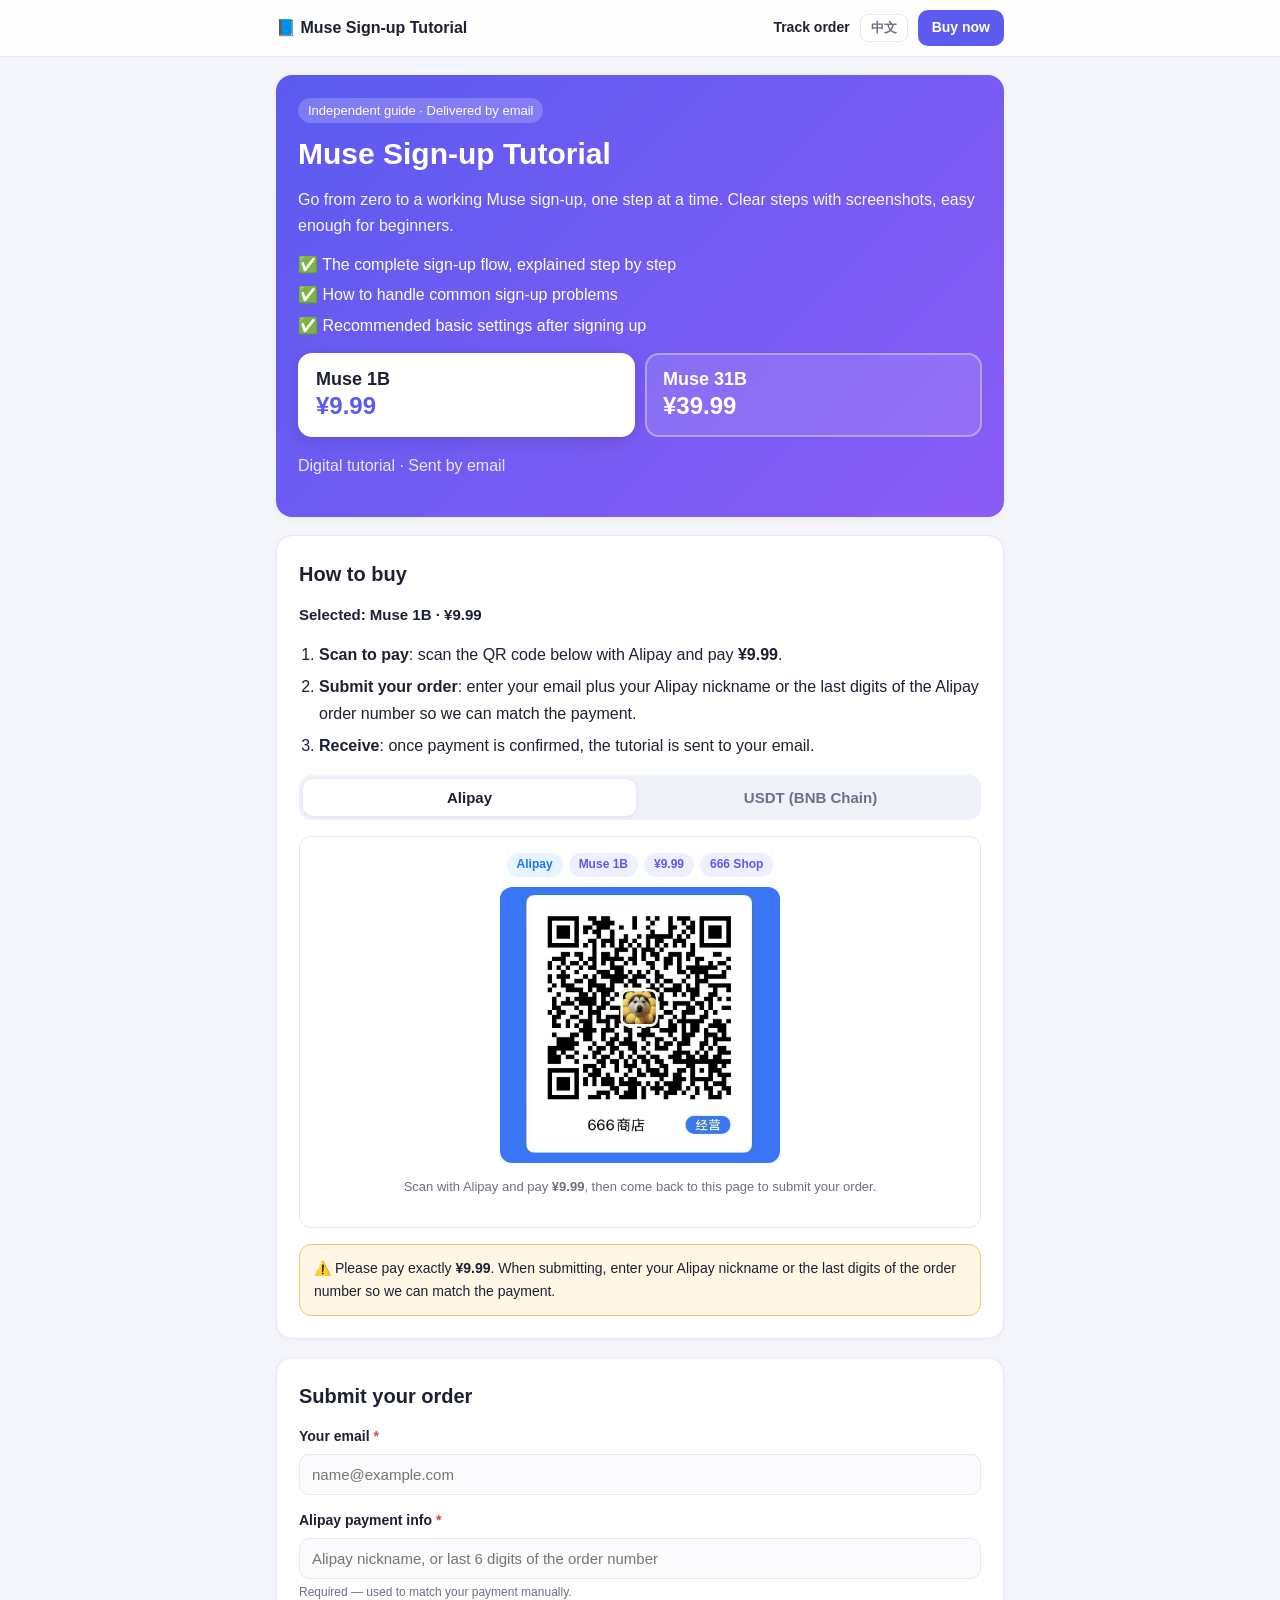
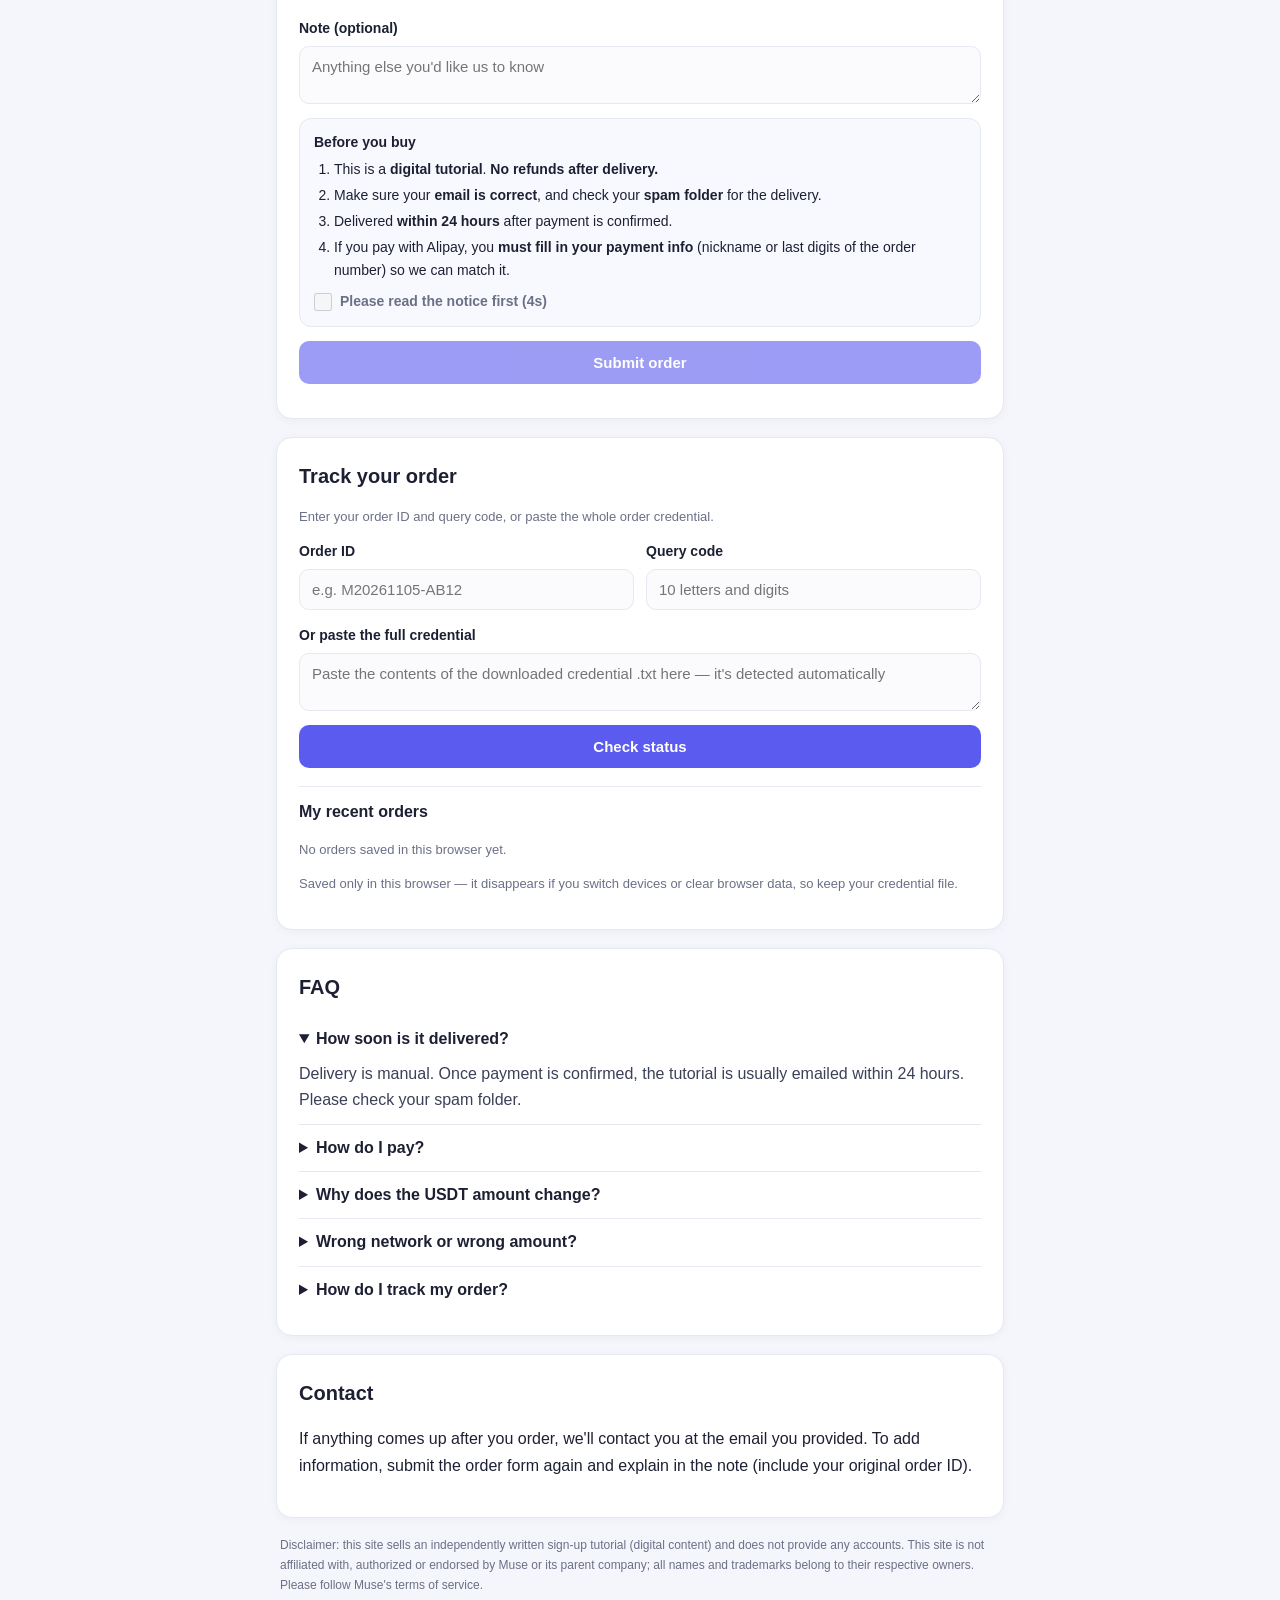
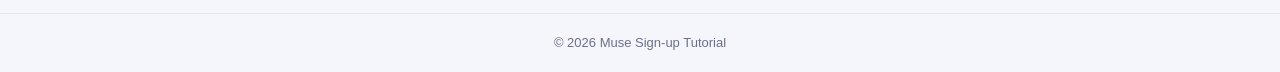
==== commit 8a02b298: "增加 Muse 1B 与 Muse 31B 两个商品 现有教程改为 Muse 1B（¥9.99），新增 Muse 31B（¥39.99）。买家先选商品，付款金额、核对弹窗、订单凭证和后台核验都按所选商" ====
--- a/index.html
+++ b/index.html
@@ -3,8 +3,8 @@
 <head>
 <meta charset="utf-8">
 <meta name="viewport" content="width=device-width,initial-scale=1">
-<title>Muse 注册教程 · ¥9.99</title>
-<meta name="description" content="一份图文并茂的 Muse 注册教程，手把手带你完成注册。支持支付宝与 USDT (BEP20) 付款，邮箱发货。">
+<title>Muse 注册教程 · Muse 1B / Muse 31B</title>
+<meta name="description" content="Muse 1B 与 Muse 31B 注册教程，图文步骤，支持支付宝与 USDT (BEP20) 付款，邮箱发货。">
 <link rel="stylesheet" href="style.css">
 <link rel="icon" href="data:image/svg+xml,<svg xmlns='http://www.w3.org/2000/svg' viewBox='0 0 100 100'><text y='.9em' font-size='90'>📘</text></svg>">
 </head>
@@ -29,19 +29,30 @@
         <li data-i18n="hero.p2">✅ 注册中常见问题的处理思路</li>
         <li data-i18n="hero.p3">✅ 注册完成后的基础设置建议</li>
       </ul>
-      <div class="price-row"><span class="price">¥9.99</span><span class="muted" data-i18n="hero.priceNote">数字教程 · 邮箱发送</span></div>
+      <div class="products" id="products" role="radiogroup" aria-label="选择商品" data-i18n-aria="hero.pick">
+        <button type="button" class="product active" data-product="muse-1b" role="radio" aria-checked="true">
+          <span class="product-name">Muse 1B</span>
+          <span class="product-price">¥9.99</span>
+        </button>
+        <button type="button" class="product" data-product="muse-31b" role="radio" aria-checked="false">
+          <span class="product-name">Muse 31B</span>
+          <span class="product-price">¥39.99</span>
+        </button>
+      </div>
+      <p class="muted" data-i18n="hero.priceNote">数字教程 · 邮箱发送</p>
     </div>
   </section>
 
   <section id="buy" class="card">
     <h2 data-i18n="buy.title">购买步骤</h2>
+    <p class="pick-note" id="pickNote">当前商品：Muse 1B · ¥9.99</p>
     <ol class="steps" id="stepsUsdt">
       <li data-i18n-html="usdt.s1"><b>转账</b>：用支持 BNB Smart Chain 的钱包，向下方地址转入 <b class="amt-inline">…</b> USDT（BEP20）。</li>
       <li data-i18n-html="usdt.s2"><b>提交订单</b>：填写你的邮箱和转账的交易哈希（Tx Hash）。</li>
       <li data-i18n-html="usdt.s3"><b>收货</b>：确认到账后，教程会发送到你的邮箱。</li>
     </ol>
     <ol class="steps hidden" id="stepsAlipay">
-      <li data-i18n-html="ali.s1"><b>扫码付款</b>：用支付宝扫描下方二维码，支付 <b>¥9.99</b>。</li>
+      <li data-i18n-html="ali.s1"><b>扫码付款</b>：用支付宝扫描下方二维码，支付 <b class="price-cny">¥9.99</b>。</li>
       <li data-i18n-html="ali.s2"><b>提交订单</b>：填写你的邮箱，并备注付款人昵称或支付宝订单号后几位，方便核对。</li>
       <li data-i18n-html="ali.s3"><b>收货</b>：确认到账后，教程会发送到你的邮箱。</li>
     </ol>
@@ -53,11 +64,11 @@
 
     <div id="payAlipay" class="pay-panel">
       <div class="alipay-box">
-        <div class="net"><span class="chip alipay" data-i18n="chip.alipay">支付宝</span><span class="chip">¥9.99</span><span class="chip" data-i18n="chip.shop">666商店</span></div>
+        <div class="net"><span class="chip alipay" data-i18n="chip.alipay">支付宝</span><span class="chip product-label">Muse 1B</span><span class="chip price-cny">¥9.99</span><span class="chip" data-i18n="chip.shop">666商店</span></div>
         <img class="alipay-qr" src="assets/alipay-qr.jpg" alt="支付宝收款二维码 · 666商店" data-i18n-alt="ali.qrAlt" width="320" height="315">
-        <p class="muted small" data-i18n-html="ali.hint">请用支付宝扫一扫支付 <b>¥9.99</b>。付款后回到本页提交订单。</p>
+        <p class="muted small" data-i18n-html="ali.hint">请用支付宝扫一扫支付 <b class="price-cny">¥9.99</b>。付款后回到本页提交订单。</p>
       </div>
-      <div class="warn" data-i18n-html="ali.warn">⚠️ 请按金额 <b>¥9.99</b> 付款。提交订单时请填写支付宝昵称或订单号后几位，方便我们核对到账。</div>
+      <div class="warn" data-i18n-html="ali.warn">⚠️ 请按金额 <b class="price-cny">¥9.99</b> 付款。提交订单时请填写支付宝昵称或订单号后几位，方便我们核对到账。</div>
     </div>
 
     <div id="payUsdt" class="pay-panel hidden">
--- a/style.css
+++ b/style.css
@@ -96,3 +96,14 @@
 .modal-actions{display:flex;gap:10px;justify-content:flex-end}
 .modal-actions .btn{flex:1}
 body.noscroll{overflow:hidden}
+
+/* 商品选择 */
+.products{display:grid;grid-template-columns:1fr 1fr;gap:10px;margin:14px 0 8px}
+.product{appearance:none;border:2px solid rgba(255,255,255,.35);background:rgba(255,255,255,.12);color:#fff;border-radius:14px;padding:14px 16px;text-align:left;cursor:pointer;font-family:inherit;display:flex;flex-direction:column;gap:2px}
+.product:hover{background:rgba(255,255,255,.2)}
+.product.active{background:#fff;color:var(--ink);border-color:#fff;box-shadow:0 4px 16px rgba(0,0,0,.12)}
+.product-name{font-weight:800;font-size:18px}
+.product-price{font-weight:800;font-size:24px;line-height:1.2}
+.product.active .product-price{color:var(--brand)}
+.pick-note{font-weight:700;margin:0 0 14px;font-size:15px}
+@media(max-width:420px){.product{padding:12px}.product-name{font-size:16px}.product-price{font-size:20px}}
